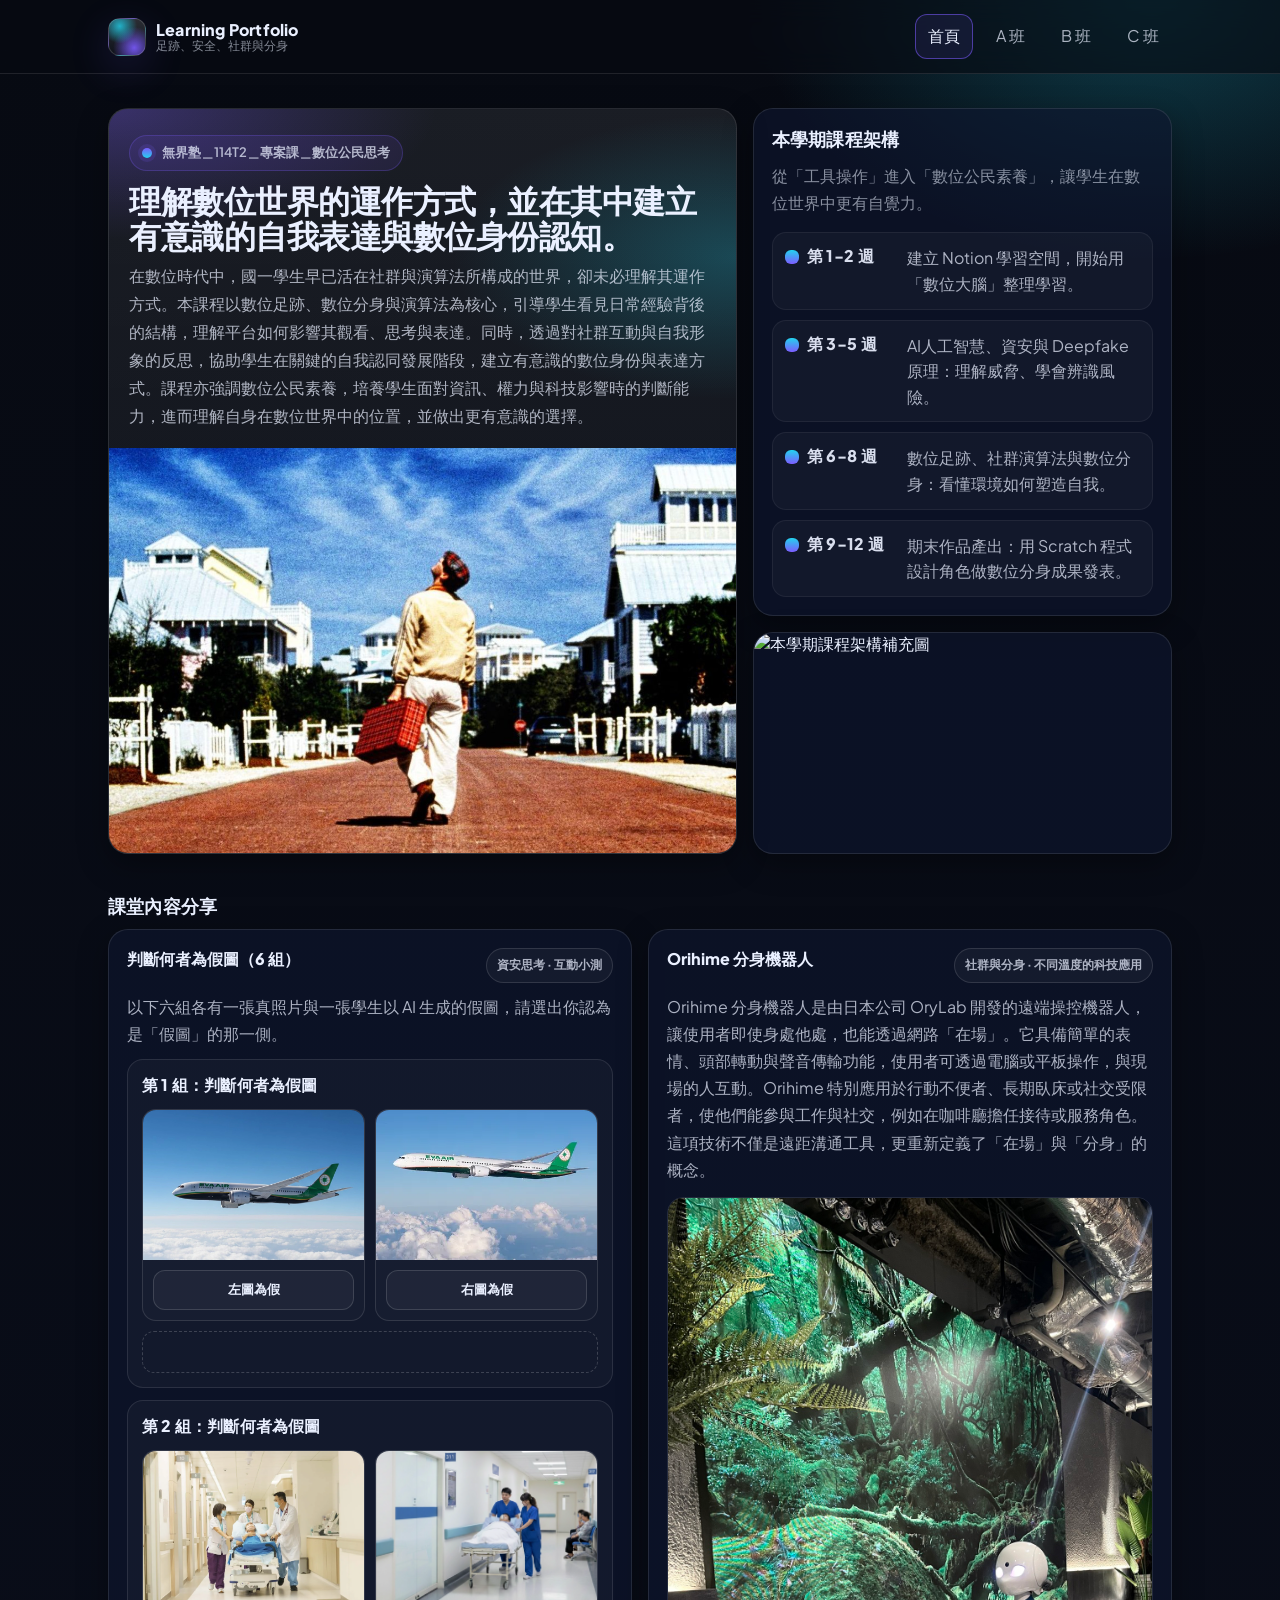
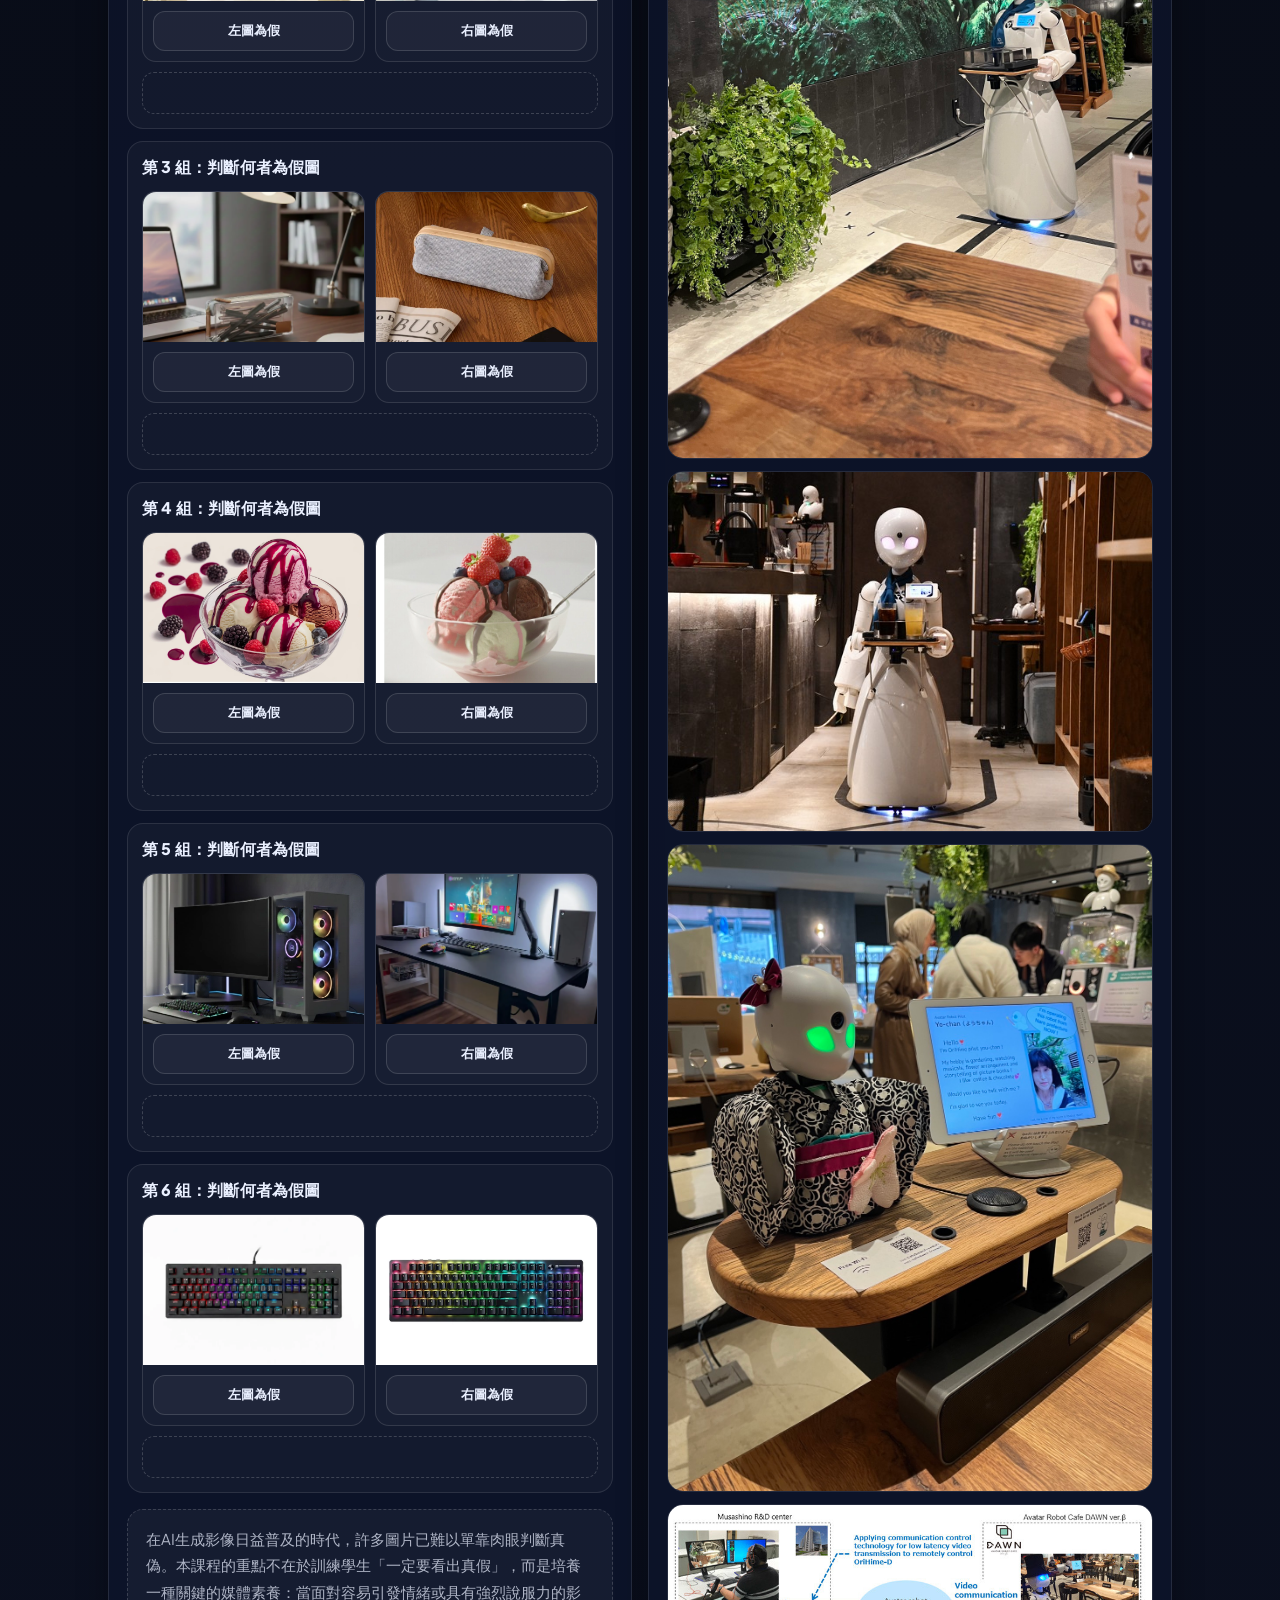
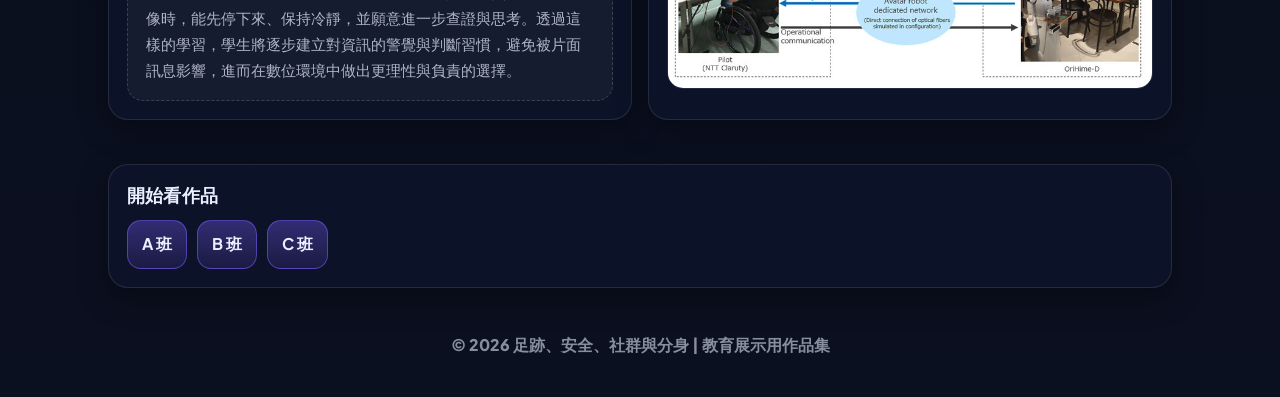
==== index.html @ ac0de865 "Initial commit: 數位公民作品集靜態網站（GitHub Pages） Made-with: Cursor" ====
<!doctype html>
<html lang="zh-Hant">
  <head>
    <meta charset="utf-8" />
    <meta name="viewport" content="width=device-width, initial-scale=1" />
    <meta name="description" content="國一 資訊科技課：足跡、安全、社群與分身 學習成果展示" />
    <title>足跡、安全、社群與分身 | 家長作品集</title>
    <link rel="preconnect" href="https://fonts.googleapis.com">
    <link rel="preconnect" href="https://fonts.gstatic.com" crossorigin>
    <link href="https://fonts.googleapis.com/css2?family=Plus+Jakarta+Sans:wght@400;700;900&display=swap" rel="stylesheet">
    <link rel="stylesheet" href="styles.css" />
    <script defer src="js/home.js"></script>
  </head>
  <body>
    <a class="skip-link" href="#main">跳到主要內容</a>

    <header class="topbar">
      <div class="topbar__inner">
        <a class="brand" href="index.html" aria-label="回首頁">
          <span class="brand__mark" aria-hidden="true"></span>
          <span class="brand__text">
            <span class="brand__title">Learning Portfolio</span>
            <span class="brand__sub">足跡、安全、社群與分身</span>
          </span>
        </a>
        <nav class="nav" aria-label="分頁導覽">
          <a class="nav__link nav__link--active" data-nav="home" href="index.html">首頁</a>
          <a class="nav__link" data-nav="a" href="a.html">A 班</a>
          <a class="nav__link" data-nav="b" href="b.html">B 班</a>
          <a class="nav__link" data-nav="c" href="c.html">C 班</a>
        </nav>
      </div>
    </header>

    <main id="main" class="container">
      <section class="hero" aria-label="主視覺區">
        <div class="hero__grid">
          <div class="hero__card">
            <div class="hero__main">
              <div class="hero__kicker"><span class="dot" aria-hidden="true"></span>無界塾＿114T2＿專案課＿數位公民思考</div>
              <h1 class="hero__title">理解數位世界的運作方式，並在其中建立有意識的自我表達與數位身份認知。</h1>
              <p class="hero__desc">
                在數位時代中，國一學生早已活在社群與演算法所構成的世界，卻未必理解其運作方式。本課程以數位足跡、數位分身與演算法為核心，引導學生看見日常經驗背後的結構，理解平台如何影響其觀看、思考與表達。同時，透過對社群互動與自我形象的反思，協助學生在關鍵的自我認同發展階段，建立有意識的數位身份與表達方式。課程亦強調數位公民素養，培養學生面對資訊、權力與科技影響時的判斷能力，進而理解自身在數位世界中的位置，並做出更有意識的選擇。
              </p>
            </div>
            <div class="hero__picture">
              <img src="assets/images/indexpicture.png" alt="數位公民專題主視覺" loading="lazy" decoding="async" />
            </div>
          </div>

          <div class="hero__side">
            <div class="panel">
              <h2 class="section__title">本學期課程架構</h2>
              <p class="section__sub">從「工具操作」進入「數位公民素養」，讓學生在數位世界中更有自覺力。</p>
              <div class="timeline" aria-label="12 週成長線">
                <div class="tlItem">
                  <div class="tlBadge"><span class="tlBadge__bar" aria-hidden="true"></span>第 1-2 週</div>
                  <div class="tlText">建立 Notion 學習空間，開始用「數位大腦」整理學習。</div>
                </div>
                <div class="tlItem">
                  <div class="tlBadge"><span class="tlBadge__bar" aria-hidden="true"></span>第 3-5 週</div>
                  <div class="tlText">AI人工智慧、資安與 Deepfake 原理：理解威脅、學會辨識風險。</div>
                </div>
                <div class="tlItem">
                  <div class="tlBadge"><span class="tlBadge__bar" aria-hidden="true"></span>第 6-8 週</div>
                  <div class="tlText">數位足跡、社群演算法與數位分身：看懂環境如何塑造自我。</div>
                </div>
                <div class="tlItem">
                  <div class="tlBadge"><span class="tlBadge__bar" aria-hidden="true"></span>第 9-12 週</div>
                  <div class="tlText">期末作品產出：用 Scratch 程式設計角色做數位分身成果發表。</div>
                </div>
              </div>
            </div>
            <div class="hero__picture2">
              <img src="assets/images/indexpicture2.png" alt="本學期課程架構補充圖" loading="lazy" decoding="async" />
            </div>
          </div>
        </div>
      </section>

      <section id="modules" class="section">
        <h2 class="section__title">課堂內容分享</h2>
        

        <div class="moduleGrid">
          <article class="panel">
            <div class="moduleHeader">
              <h3 class="moduleTitle">判斷何者為假圖（6 組）</h3>
              <span class="moduleTag">資安思考 · 互動小測</span>
            </div>
            <div class="moduleBody">
              以下六組各有一張真照片與一張學生以 AI 生成的假圖，請選出你認為是「假圖」的那一側。
            </div>

            <div class="quizList" id="quizList" aria-label="判斷假圖互動測驗"></div>
            <aside class="quizModuleNote" aria-label="課程理念補充">
              <p>
                在AI生成影像日益普及的時代，許多圖片已難以單靠肉眼判斷真偽。本課程的重點不在於訓練學生「一定要看出真假」，而是培養一種關鍵的媒體素養：當面對容易引發情緒或具有強烈說服力的影像時，能先停下來、保持冷靜，並願意進一步查證與思考。透過這樣的學習，學生將逐步建立對資訊的警覺與判斷習慣，避免被片面訊息影響，進而在數位環境中做出更理性與負責的選擇。
              </p>
            </aside>
          </article>

          <article class="panel">
            <div class="moduleHeader">
              <h3 class="moduleTitle">Orihime 分身機器人</h3>
              <span class="moduleTag">社群與分身 · 不同溫度的科技應用</span>
            </div>
            <div class="moduleBody">
              Orihime 分身機器人是由日本公司 OryLab 開發的遠端操控機器人，讓使用者即使身處他處，也能透過網路「在場」。它具備簡單的表情、頭部轉動與聲音傳輸功能，使用者可透過電腦或平板操作，與現場的人互動。Orihime 特別應用於行動不便者、長期臥床或社交受限者，使他們能參與工作與社交，例如在咖啡廳擔任接待或服務角色。這項技術不僅是遠距溝通工具，更重新定義了「在場」與「分身」的概念。
              <div class="orihimeGallery" aria-label="Orihime 分身機器人圖片展示">
                <img src="assets/images/orihime1.jpg" alt="Orihime 圖片 1" />
                <img src="assets/images/orihime2.jpg" alt="Orihime 圖片 2" />
                <img src="assets/images/orhime4.jpg" alt="Orihime 圖片 3" />
                <img src="assets/images/orihime3.jpg" alt="Orihime 圖片 4" />
              </div>
            </div>

          </article>
        </div>
      </section>

      <section class="section">
        <div class="panel">
          <h2 class="section__title" style="margin-bottom:6px;">開始看作品</h2>
          <div style="display:flex; gap:10px; flex-wrap:wrap; margin-top:12px;">
            <a class="btn btn--primary" href="a.html">A 班</a>
            <a class="btn btn--primary" href="b.html">B 班</a>
            <a class="btn btn--primary" href="c.html">C 班</a>
          </div>
        </div>
      </section>

      <footer class="footer">
        © 2026 足跡、安全、社群與分身 | 教育展示用作品集
      </footer>
    </main>
  </body>
</html>
---- styles.css ----
:root{
  --bg0:#070A12;
  --bg1:#0B1020;
  --card:#0F1630cc;
  --card2:#0F1630;
  --stroke:rgba(255,255,255,.10);
  --stroke2:rgba(255,255,255,.16);
  --text:#EAF0FF;
  --muted:rgba(234,240,255,.72);
  --muted2:rgba(234,240,255,.56);
  --accent:#7C5CFF;
  --accent2:#22D3EE;
  --accent3:#F59E0B;
  --good:#22C55E;
  --bad:#EF4444;

  --radius-lg:20px;
  --radius-md:14px;
  --radius-sm:12px;

  --shadow: 0 18px 60px rgba(0,0,0,.45);
  --shadow2: 0 10px 30px rgba(0,0,0,.35);

  --container: 1100px;

  --font: "Plus Jakarta Sans", system-ui, -apple-system, Segoe UI, Roboto, Helvetica, Arial, sans-serif;

  --ring: 0 0 0 4px rgba(124,92,255,.22);
}

*{box-sizing:border-box}
html{scroll-behavior:smooth}
body{
  margin:0;
  font-family:var(--font);
  color:var(--text);
  background:
    radial-gradient(900px 500px at 10% -10%, rgba(124,92,255,.35), transparent 55%),
    radial-gradient(800px 520px at 90% 0%, rgba(34,211,238,.26), transparent 50%),
    radial-gradient(900px 540px at 50% 120%, rgba(245,158,11,.14), transparent 55%),
    linear-gradient(180deg, var(--bg0) 0%, var(--bg1) 100%);
  overflow-x:hidden;
}

img{max-width:100%; display:block}
a{color:inherit}

.skip-link{
  position:absolute;
  top:-48px;
  left:16px;
  padding:10px 12px;
  background:rgba(124,92,255,.95);
  color:#fff;
  border-radius:12px;
  text-decoration:none;
  z-index:9999;
}
.skip-link:focus{top:16px; outline:none}

.topbar{
  position:sticky;
  top:0;
  z-index:50;
  backdrop-filter: blur(14px);
  background: rgba(7,10,18,.62);
  border-bottom:1px solid var(--stroke);
}
.topbar__inner{
  max-width:var(--container);
  margin:0 auto;
  padding:14px 18px;
  display:flex;
  align-items:center;
  justify-content:space-between;
  gap:14px;
}
.brand{
  display:flex;
  align-items:center;
  gap:10px;
  text-decoration:none;
}
.brand__mark{
  width:38px;
  height:38px;
  border-radius:12px;
  background:
    radial-gradient(circle at 30% 20%, rgba(34,211,238,.8), transparent 45%),
    radial-gradient(circle at 70% 80%, rgba(124,92,255,.9), transparent 55%),
    linear-gradient(180deg, rgba(255,255,255,.15), rgba(255,255,255,.04));
  border:1px solid var(--stroke2);
  box-shadow: 0 12px 40px rgba(124,92,255,.18);
}
.brand__text{
  display:flex;
  flex-direction:column;
  line-height:1.1;
}
.brand__title{
  font-weight:800;
  letter-spacing:.2px;
}
.brand__sub{
  font-size:12px;
  color:var(--muted2);
}

.nav{
  display:flex;
  align-items:center;
  gap:10px;
  flex-wrap:wrap;
  justify-content:flex-end;
}
.nav__link{
  text-decoration:none;
  padding:10px 12px;
  border-radius:12px;
  border:1px solid transparent;
  color:var(--muted);
  transition: .15s ease;
}
.nav__link:hover{border-color:rgba(124,92,255,.35); color:var(--text); background:rgba(124,92,255,.07)}
.nav__link:focus{outline:none; box-shadow:var(--ring)}
.nav__link--active{border-color:rgba(124,92,255,.55); color:var(--text); background:rgba(124,92,255,.10)}

.container{
  max-width:var(--container);
  margin:0 auto;
  padding: 0 18px;
}

.hero{
  padding: 34px 0 18px;
}
.hero__grid{
  display:grid;
  grid-template-columns: 1fr;
  gap:16px;
  align-items:stretch;
}
.hero__card{
  background: linear-gradient(180deg, rgba(255,255,255,.08), rgba(255,255,255,.03));
  border:1px solid var(--stroke);
  border-radius: var(--radius-lg);
  box-shadow: var(--shadow2);
  overflow:hidden;
  position:relative;
  display:flex;
  flex-direction:column;
  min-height:0;
}
.hero__card::before{
  content:"";
  position:absolute;
  inset:-2px;
  background:
    radial-gradient(600px 240px at 0% 0%, rgba(124,92,255,.32), transparent 55%),
    radial-gradient(520px 260px at 100% 20%, rgba(34,211,238,.25), transparent 55%);
  pointer-events:none;
}
.hero__card > *{position:relative}

.hero__main{
  padding: 26px 20px 18px;
  flex:0 0 auto;
}
.hero__picture{
  flex:1 1 auto;
  min-height:220px;
  display:flex;
  margin-top:auto;
}
.hero__picture img{
  width:100%;
  height:100%;
  min-height:220px;
  object-fit:cover;
  object-position:center;
  display:block;
}
.hero__side{
  display:flex;
  flex-direction:column;
  min-height:0;
  gap:16px;
}
.hero__side > .panel{
  flex:0 0 auto;
}
.hero__picture2{
  flex:1 1 auto;
  min-height:180px;
  display:flex;
  overflow:hidden;
  border-radius: var(--radius-lg);
  border:1px solid var(--stroke);
  box-shadow: var(--shadow2);
  background: rgba(15,22,48,.64);
}
.hero__picture2 img{
  width:100%;
  height:100%;
  min-height:180px;
  object-fit:cover;
  object-position:center;
  display:block;
}
.hero__kicker{
  display:inline-flex;
  align-items:center;
  gap:10px;
  padding:8px 12px;
  border-radius:999px;
  background: rgba(124,92,255,.10);
  border:1px solid rgba(124,92,255,.25);
  color:var(--muted);
  font-weight:600;
  font-size:13px;
}
.dot{
  width:10px;height:10px;border-radius:999px;
  background: linear-gradient(180deg, var(--accent), var(--accent2));
  box-shadow: 0 0 0 4px rgba(124,92,255,.15);
}
.hero__title{
  margin:12px 0 10px;
  font-size: clamp(20px, 3.4vw, 32px);
  line-height:1.08;
  letter-spacing:-.5px;
}
.hero__desc{
  margin:0;
  max-width:65ch;
  color:var(--muted);
  font-size:16px;
  line-height:1.75;
}
.hero__ctaRow{
  padding: 0 20px 20px;
  display:flex;
  gap:10px;
  flex-wrap:wrap;
}

.btn{
  border:1px solid var(--stroke2);
  background: rgba(255,255,255,.04);
  color:var(--text);
  padding: 12px 14px;
  border-radius: 14px;
  text-decoration:none;
  display:inline-flex;
  align-items:center;
  justify-content:center;
  gap:10px;
  cursor:pointer;
  transition: .15s ease;
  font-weight:700;
}
.btn:hover{transform: translateY(-1px); border-color:rgba(124,92,255,.55); background: rgba(124,92,255,.10)}
.btn:focus{outline:none; box-shadow:var(--ring)}
.btn--primary{
  border-color: rgba(124,92,255,.55);
  background: linear-gradient(180deg, rgba(124,92,255,.35), rgba(124,92,255,.12));
}
.btn--ghost{background:transparent}
.btn__icon{
  width:18px;height:18px; display:inline-block;
}

.section{
  padding: 22px 0;
}
.section__title{
  font-size:18px;
  font-weight:900;
  letter-spacing:.2px;
  margin:0 0 10px;
}
.section__sub{
  margin:0 0 16px;
  color:var(--muted2);
  line-height:1.7;
}

.grid2{
  display:grid;
  grid-template-columns: 1fr;
  gap:16px;
}

.panel{
  background: rgba(15,22,48,.64);
  border:1px solid var(--stroke);
  border-radius: var(--radius-lg);
  box-shadow: var(--shadow2);
  padding: 18px;
}

.timeline{
  display:grid;
  grid-template-columns: 1fr;
  gap:10px;
  margin-top:8px;
}
.tlItem{
  display:grid;
  grid-template-columns: 110px 1fr;
  gap:12px;
  align-items:start;
  padding: 12px 12px;
  border-radius: 14px;
  border:1px solid rgba(255,255,255,.06);
  background: rgba(255,255,255,.03);
}
.tlBadge{
  font-weight:900;
  letter-spacing:.3px;
  color: rgba(234,240,255,.92);
}
.tlBadge__bar{
  width:14px;height:14px;border-radius:6px;
  background: linear-gradient(180deg, var(--accent2), var(--accent));
  display:inline-block;
  margin-right:8px;
  transform: translateY(2px);
}
.tlText{
  color:var(--muted);
  line-height:1.6;
}

.moduleGrid{
  display:grid;
  grid-template-columns: 1fr;
  gap:16px;
}

.moduleHeader{
  display:flex;
  align-items:flex-start;
  justify-content:space-between;
  gap:12px;
  margin-bottom:10px;
}
.moduleTitle{
  font-size:16px;
  margin:0;
  font-weight:900;
}
.moduleTag{
  display:inline-flex;
  align-items:center;
  gap:8px;
  padding:8px 10px;
  border-radius:999px;
  border:1px solid rgba(255,255,255,.12);
  background: rgba(255,255,255,.04);
  color:var(--muted);
  font-weight:800;
  font-size:12px;
  white-space:nowrap;
}
.moduleBody{
  color:var(--muted);
  line-height:1.7;
}

.orihimeGallery{
  margin-top:14px;
  display:grid;
  grid-template-columns: 1fr;
  gap:12px;
}
.orihimeGallery img{
  border-radius:16px;
  border:1px solid rgba(255,255,255,.10);
}

/* Quiz */
.quizList{
  display:grid;
  grid-template-columns: 1fr;
  gap:12px;
  margin-top:12px;
}
.quizModuleNote{
  margin-top:16px;
  padding:16px 18px;
  border-radius:16px;
  border:1px dashed rgba(255,255,255,.16);
  background: rgba(255,255,255,.04);
  color:var(--muted);
  font-size:15px;
  line-height:1.75;
}
.quizModuleNote p{
  margin:0;
}
.quizCard{
  padding: 14px;
  border-radius: 16px;
  border: 1px solid rgba(255,255,255,.10);
  background: rgba(255,255,255,.03);
}
.quizTop{
  display:flex;
  align-items:center;
  justify-content:space-between;
  gap:12px;
  margin-bottom:12px;
}
.quizLabel{
  font-weight:900;
  letter-spacing:.2px;
}
.quizHint{
  color:var(--muted2);
  font-size:12px;
  font-weight:700;
}
.choiceGrid{
  display:grid;
  grid-template-columns: 1fr 1fr;
  gap:10px;
}
.choice{
  border-radius: 14px;
  border:1px solid rgba(255,255,255,.12);
  background: rgba(255,255,255,.02);
  overflow:hidden;
}
.choice__img{
  height: 150px;
  background:
    radial-gradient(circle at 25% 20%, rgba(124,92,255,.35), transparent 55%),
    radial-gradient(circle at 80% 75%, rgba(34,211,238,.28), transparent 55%),
    linear-gradient(180deg, rgba(255,255,255,.05), rgba(255,255,255,.01));
  display:flex;
  align-items:center;
  justify-content:center;
  color:rgba(234,240,255,.74);
  font-weight:900;
  letter-spacing:.2px;
  position:relative;
}
.choice__img--real{border-bottom:1px solid rgba(124,92,255,.18)}
.choice__img--fake{border-bottom:1px solid rgba(245,158,11,.18)}
.choice__btnRow{
  padding: 10px;
  display:flex;
}
.choice__btn{
  width:100%;
  border-radius: 12px;
  border:1px solid rgba(255,255,255,.14);
  background: rgba(255,255,255,.04);
  color:var(--text);
  font-weight:900;
  padding: 10px 12px;
  cursor:pointer;
  transition:.15s ease;
}
.choice__btn:hover{transform: translateY(-1px); border-color:rgba(124,92,255,.55); background: rgba(124,92,255,.10)}
.choice__btn:focus{outline:none; box-shadow:var(--ring)}
.choice[data-selected="left"]{border-color:rgba(124,92,255,.55)}
.choice[data-selected="right"]{border-color:rgba(245,158,11,.55)}
.quizResult{
  margin-top:10px;
  padding:10px 12px;
  border-radius: 12px;
  border:1px dashed rgba(255,255,255,.18);
  color:var(--muted2);
  font-weight:800;
  min-height: 42px;
  display:flex;
  align-items:center;
}

/* Orihime */
.tabs{
  display:flex;
  gap:10px;
  flex-wrap:wrap;
  margin-top:10px;
}
.tabBtn{
  border-radius: 999px;
  border:1px solid rgba(255,255,255,.14);
  background: rgba(255,255,255,.04);
  color:var(--muted);
  padding: 10px 12px;
  cursor:pointer;
  font-weight:900;
  transition:.15s ease;
}
.tabBtn:hover{border-color:rgba(124,92,255,.55); color:var(--text); background: rgba(124,92,255,.10)}
.tabBtn[aria-selected="true"]{border-color:rgba(124,92,255,.65); color:var(--text); background: rgba(124,92,255,.12)}
.tabBtn:focus{outline:none; box-shadow:var(--ring)}
.tabPanel{
  margin-top:12px;
  padding: 14px;
  border-radius: 16px;
  border:1px solid rgba(255,255,255,.10);
  background: rgba(255,255,255,.03);
  color:var(--muted);
  line-height:1.7;
}

/* Students */
.studentGrid{
  display:grid;
  grid-template-columns: 1fr;
  gap:12px;
}
.studentCard{
  padding: 14px;
  border-radius: 18px;
  border:1px solid rgba(255,255,255,.10);
  background: rgba(255,255,255,.03);
  box-shadow: none;
  transition:.15s ease;
}
.studentCard:hover{transform: translateY(-1px); border-color:rgba(124,92,255,.45); background: rgba(124,92,255,.06)}
.studentTop{
  display:flex;
  align-items:flex-start;
  justify-content:space-between;
  gap:12px;
}
.studentName{
  font-weight:1000;
  margin:0;
  font-size:16px;
}
.studentAvatar{
  margin:6px 0 0;
  color:var(--muted2);
  line-height:1.5;
  font-weight:800;
}
.pill{
  display:inline-flex;
  align-items:center;
  padding:8px 10px;
  border-radius:999px;
  border:1px solid rgba(255,255,255,.14);
  background: rgba(255,255,255,.04);
  color:var(--muted);
  font-weight:900;
  font-size:12px;
  white-space:nowrap;
}
.studentActions{
  margin-top:12px;
  display:flex;
  gap:10px;
  flex-wrap:wrap;
}
.linkBtn{
  flex:1;
  min-width: 160px;
}

/* Inline video on class pages */
.studentCard[role="button"]{cursor:pointer}
.studentVideoWrap{
  margin-top:12px;
  border-radius: 16px;
  border:1px solid rgba(255,255,255,.12);
  overflow:hidden;
  background: rgba(0,0,0,.35);
  height: 220px;
}
.studentVideoWrap video{
  width:100%;
  height:100%;
  background:#000;
  object-fit:contain;
}
.studentNoVideo{
  width:100%;
  height:100%;
  display:flex;
  align-items:center;
  justify-content:center;
  padding: 14px;
  color: var(--muted2);
  font-weight:900;
  line-height:1.6;
  text-align:center;
}

/* Modal */
.modal{
  position:fixed;
  inset:0;
  display:none;
  align-items:center;
  justify-content:center;
  padding: 16px;
  background: rgba(0,0,0,.62);
  z-index:200;
}
.modal[aria-hidden="false"]{display:flex}
.modal__panel{
  width:min(980px, 100%);
  max-height: 90vh;
  overflow:hidden;
  border-radius: 22px;
  border:1px solid rgba(255,255,255,.16);
  background: rgba(15,22,48,.92);
  box-shadow: var(--shadow);
  display:flex;
  flex-direction:column;
}
.modal__header{
  display:flex;
  align-items:center;
  justify-content:space-between;
  gap:12px;
  padding: 14px 16px;
  border-bottom: 1px solid rgba(255,255,255,.10);
}
.modal__title{
  font-weight:1000;
  margin:0;
  font-size:16px;
}
.modal__close{
  width:42px; height:42px;
  border-radius: 14px;
  border:1px solid rgba(255,255,255,.14);
  background: rgba(255,255,255,.04);
  color:var(--text);
  cursor:pointer;
  transition:.15s ease;
  font-size: 18px;
  line-height: 1;
}
.modal__close:hover{border-color:rgba(124,92,255,.55); background: rgba(124,92,255,.10)}
.modal__close:focus{outline:none; box-shadow:var(--ring)}
.modal__body{
  padding: 14px 16px 16px;
  overflow:auto;
}
.iframeWrap{
  border-radius: 18px;
  border:1px solid rgba(255,255,255,.12);
  overflow:hidden;
  background: rgba(0,0,0,.35);
  height: 60vh;
  min-height: 360px;
}
.videoWrap{
  border-radius: 18px;
  border:1px solid rgba(255,255,255,.12);
  overflow:hidden;
  background: rgba(0,0,0,.35);
  height: 60vh;
  min-height: 360px;
}
.videoWrap video{
  width:100%;
  height:100%;
  background:#000;
  object-fit:contain;
}
iframe{
  width:100%;
  height:100%;
  border:0;
  background:#000;
}
.modal__note{
  margin-top: 12px;
  color: var(--muted2);
  font-weight: 800;
  display:flex;
  gap:10px;
  align-items:center;
  flex-wrap:wrap;
}
.modal__note a{
  display:inline-flex;
  align-items:center;
  gap:8px;
  text-decoration:none;
  font-weight:1000;
  padding:10px 12px;
  border-radius: 14px;
  border:1px solid rgba(124,92,255,.55);
  background: rgba(124,92,255,.12);
}
.modal__note a:hover{transform: translateY(-1px)}

.footer{
  padding: 24px 0 40px;
  color: var(--muted2);
  font-weight:800;
  text-align:center;
}

@media (min-width: 840px){
  .hero__grid{grid-template-columns: 1.2fr .8fr}
  .grid2{grid-template-columns: 1fr 1fr}
  .moduleGrid{grid-template-columns: 1fr 1fr}
  .timeline{grid-template-columns: 1fr}
  .studentGrid{grid-template-columns: repeat(2, minmax(0, 1fr))}
  .orihimeGallery{grid-template-columns: 1fr}
}
@media (min-width: 1040px){
  .studentGrid{grid-template-columns: repeat(3, minmax(0, 1fr))}
}

@media (prefers-reduced-motion: reduce){
  *{transition:none !important; scroll-behavior:auto !important}
  .btn:hover, .studentCard:hover{transform:none !important}
}
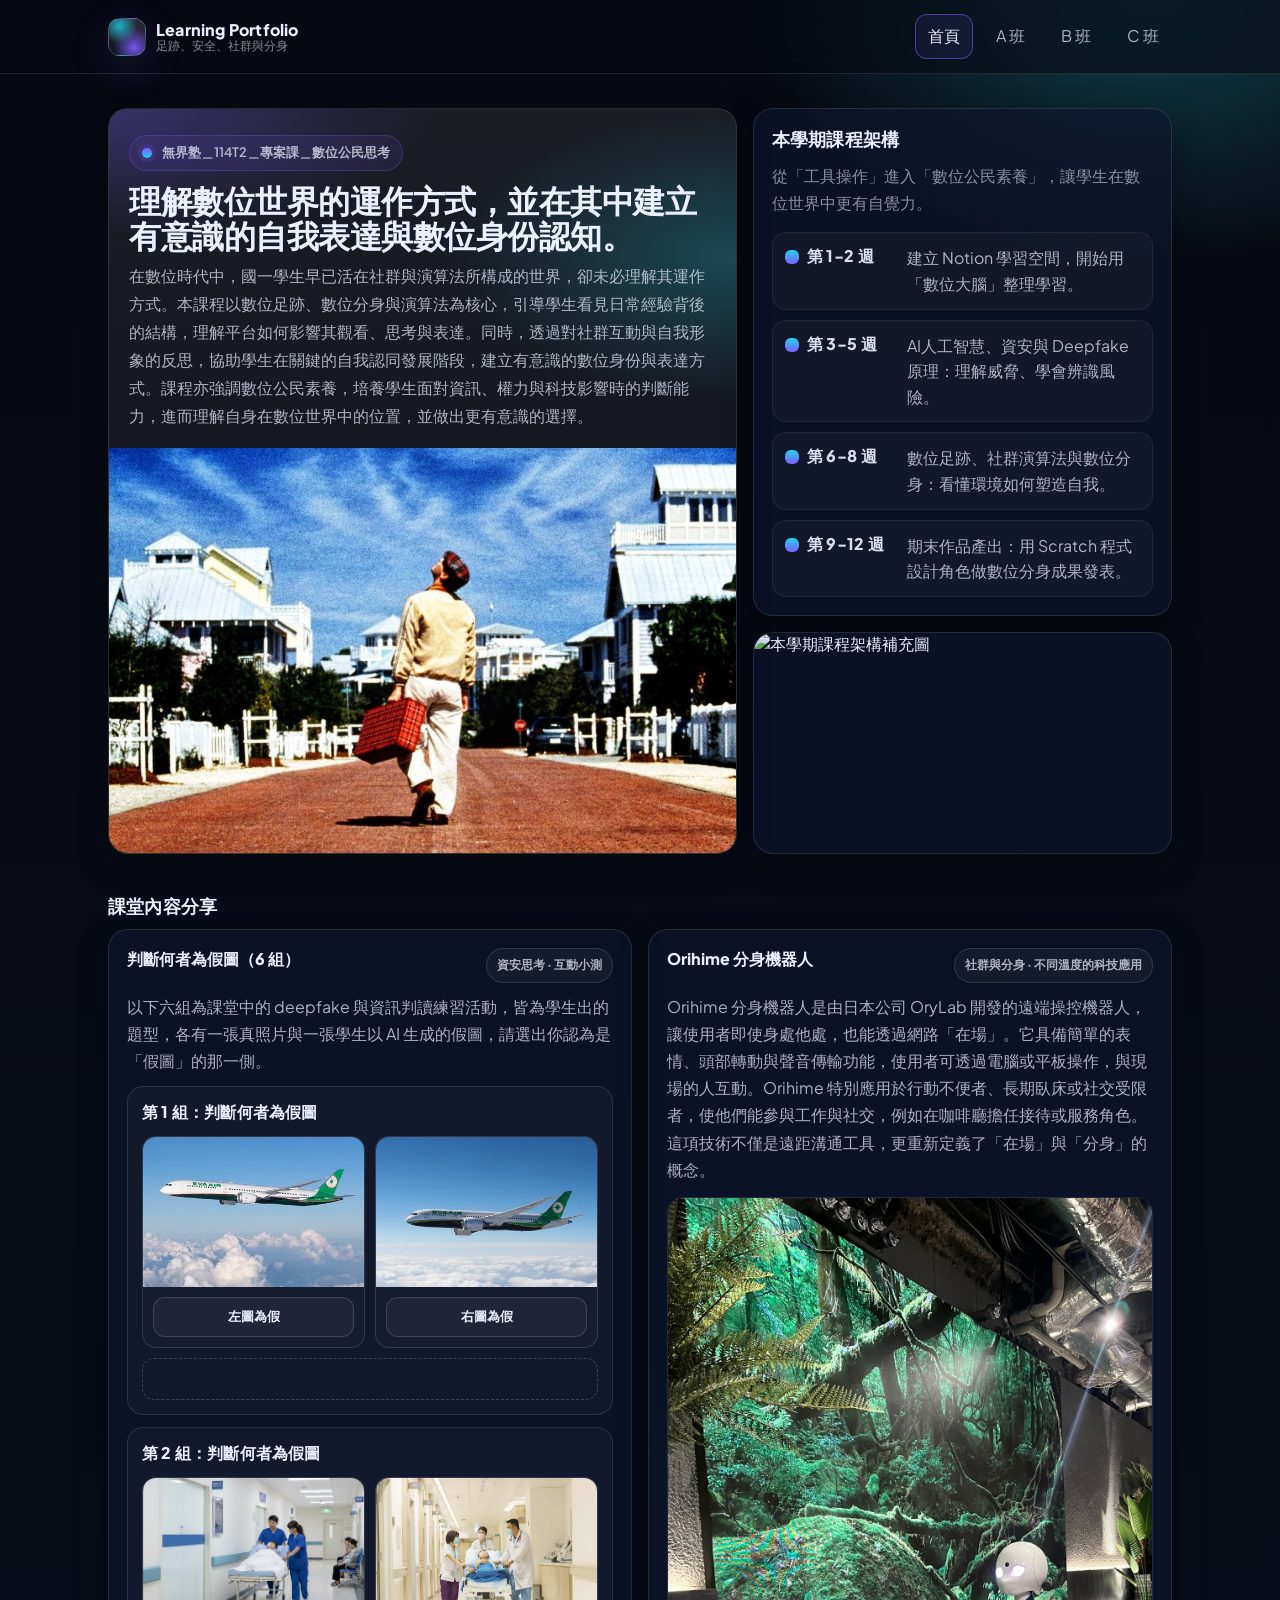
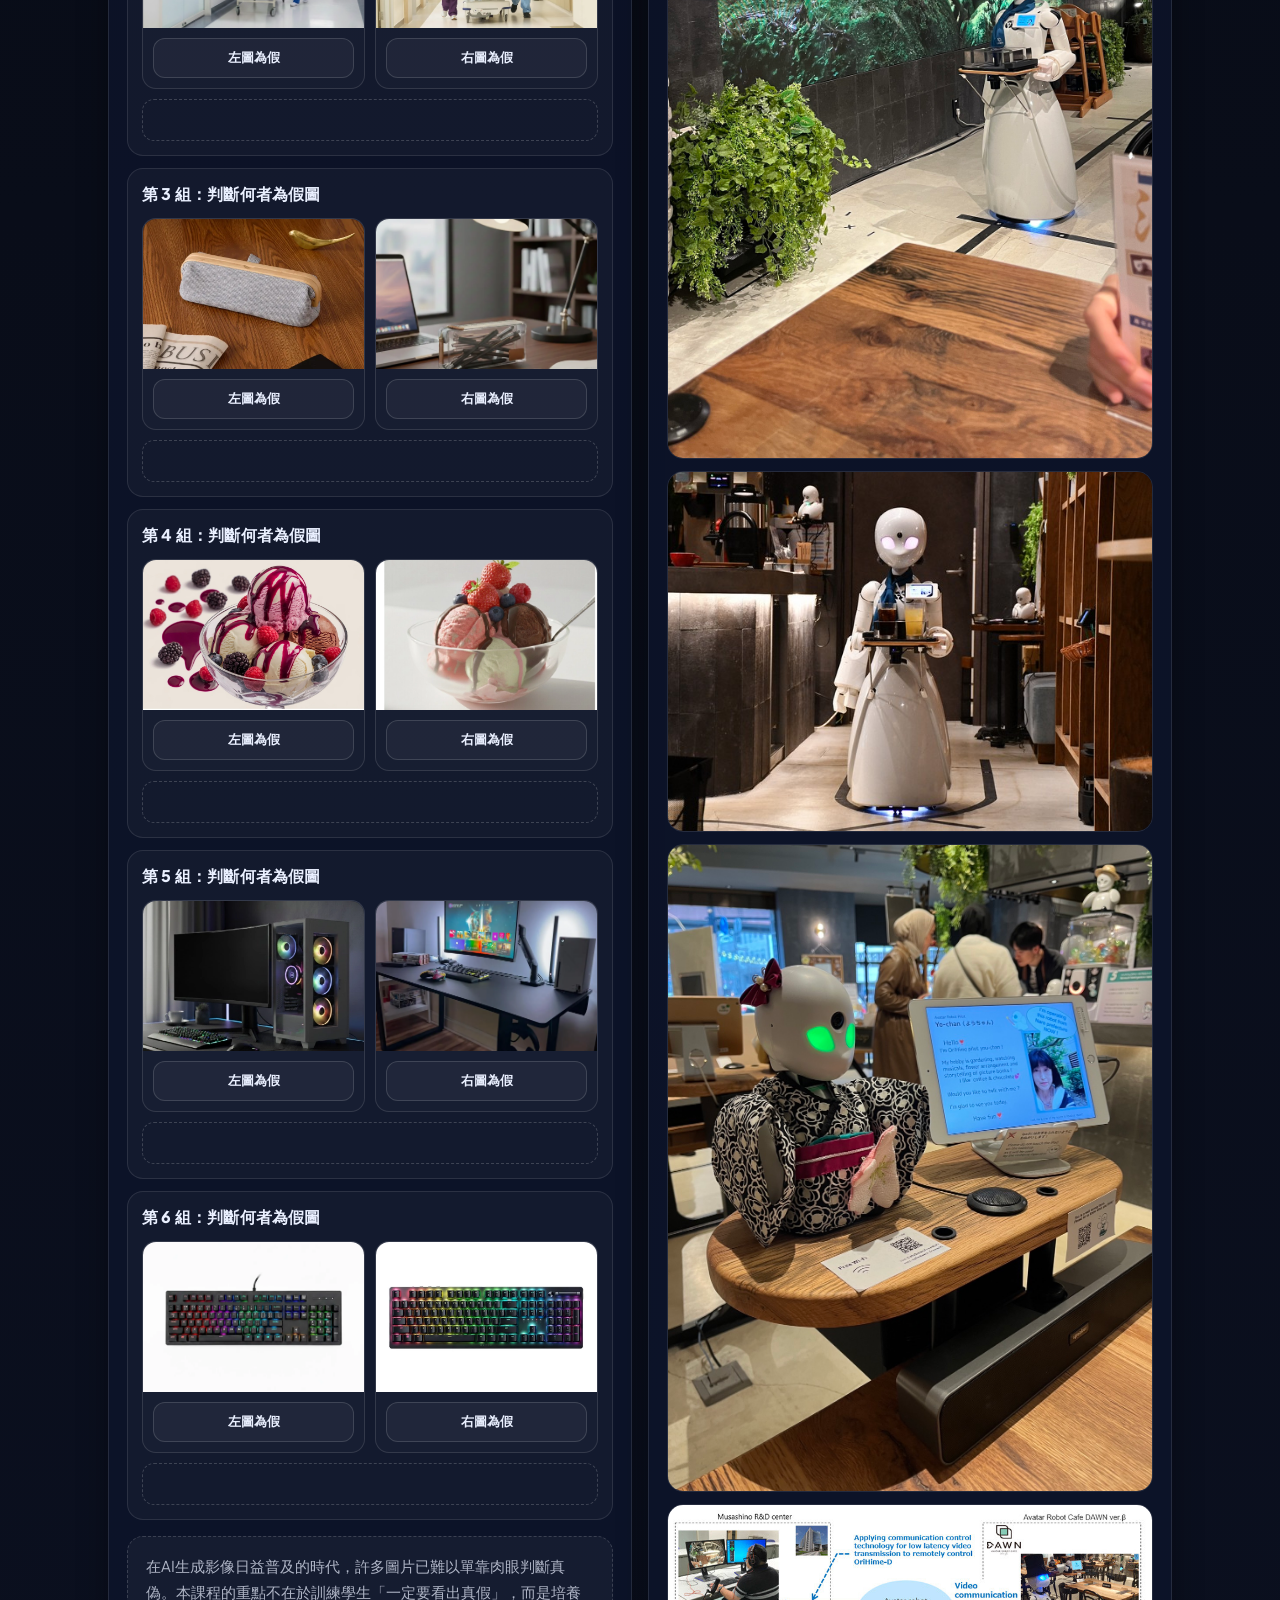
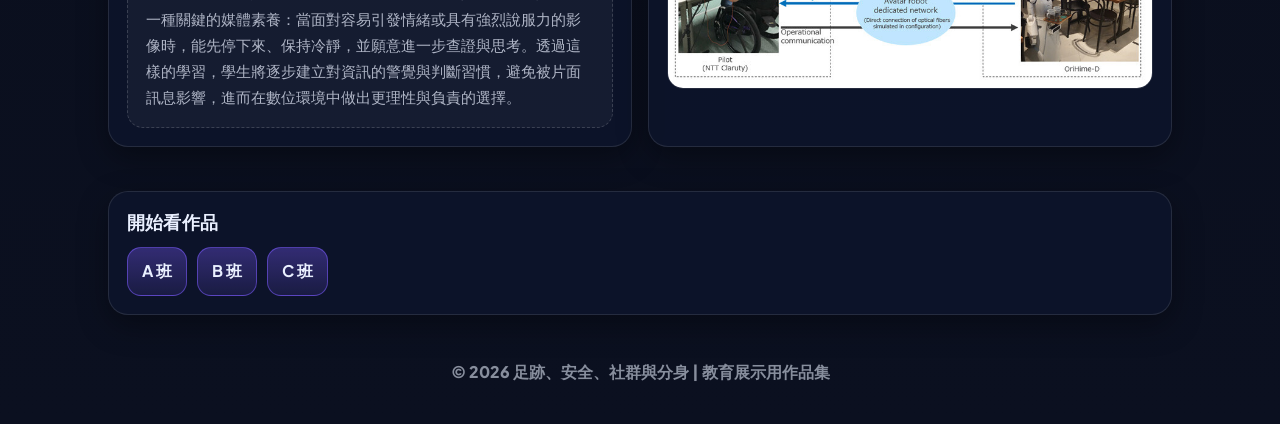
==== commit a48ce6f9: "Update homepage image ordering. Made-with: Cursor" ====
--- a/index.html
+++ b/index.html
@@ -4,7 +4,7 @@
     <meta charset="utf-8" />
     <meta name="viewport" content="width=device-width, initial-scale=1" />
     <meta name="description" content="國一 資訊科技課：足跡、安全、社群與分身 學習成果展示" />
-    <title>足跡、安全、社群與分身 | 家長作品集</title>
+    <title>足跡、安全、社群與分身 |  學生作品紀錄</title>
     <link rel="preconnect" href="https://fonts.googleapis.com">
     <link rel="preconnect" href="https://fonts.gstatic.com" crossorigin>
     <link href="https://fonts.googleapis.com/css2?family=Plus+Jakarta+Sans:wght@400;700;900&display=swap" rel="stylesheet">
@@ -89,7 +89,7 @@
               <span class="moduleTag">資安思考 · 互動小測</span>
             </div>
             <div class="moduleBody">
-              以下六組各有一張真照片與一張學生以 AI 生成的假圖，請選出你認為是「假圖」的那一側。
+              以下六組為課堂中的 deepfake 與資訊判讀練習活動，皆為學生出的題型，各有一張真照片與一張學生以 AI 生成的假圖，請選出你認為是「假圖」的那一側。
             </div>
 
             <div class="quizList" id="quizList" aria-label="判斷假圖互動測驗"></div>
--- a/styles.css
+++ b/styles.css
@@ -574,11 +574,16 @@
   background: rgba(0,0,0,.35);
   height: 220px;
 }
-.studentVideoWrap video{
+.studentThumbLink{
   width:100%;
   height:100%;
-  background:#000;
-  object-fit:contain;
+  display:block;
+}
+.studentThumb{
+  width:100%;
+  height:100%;
+  object-fit:cover;
+  display:block;
 }
 .studentNoVideo{
   width:100%;
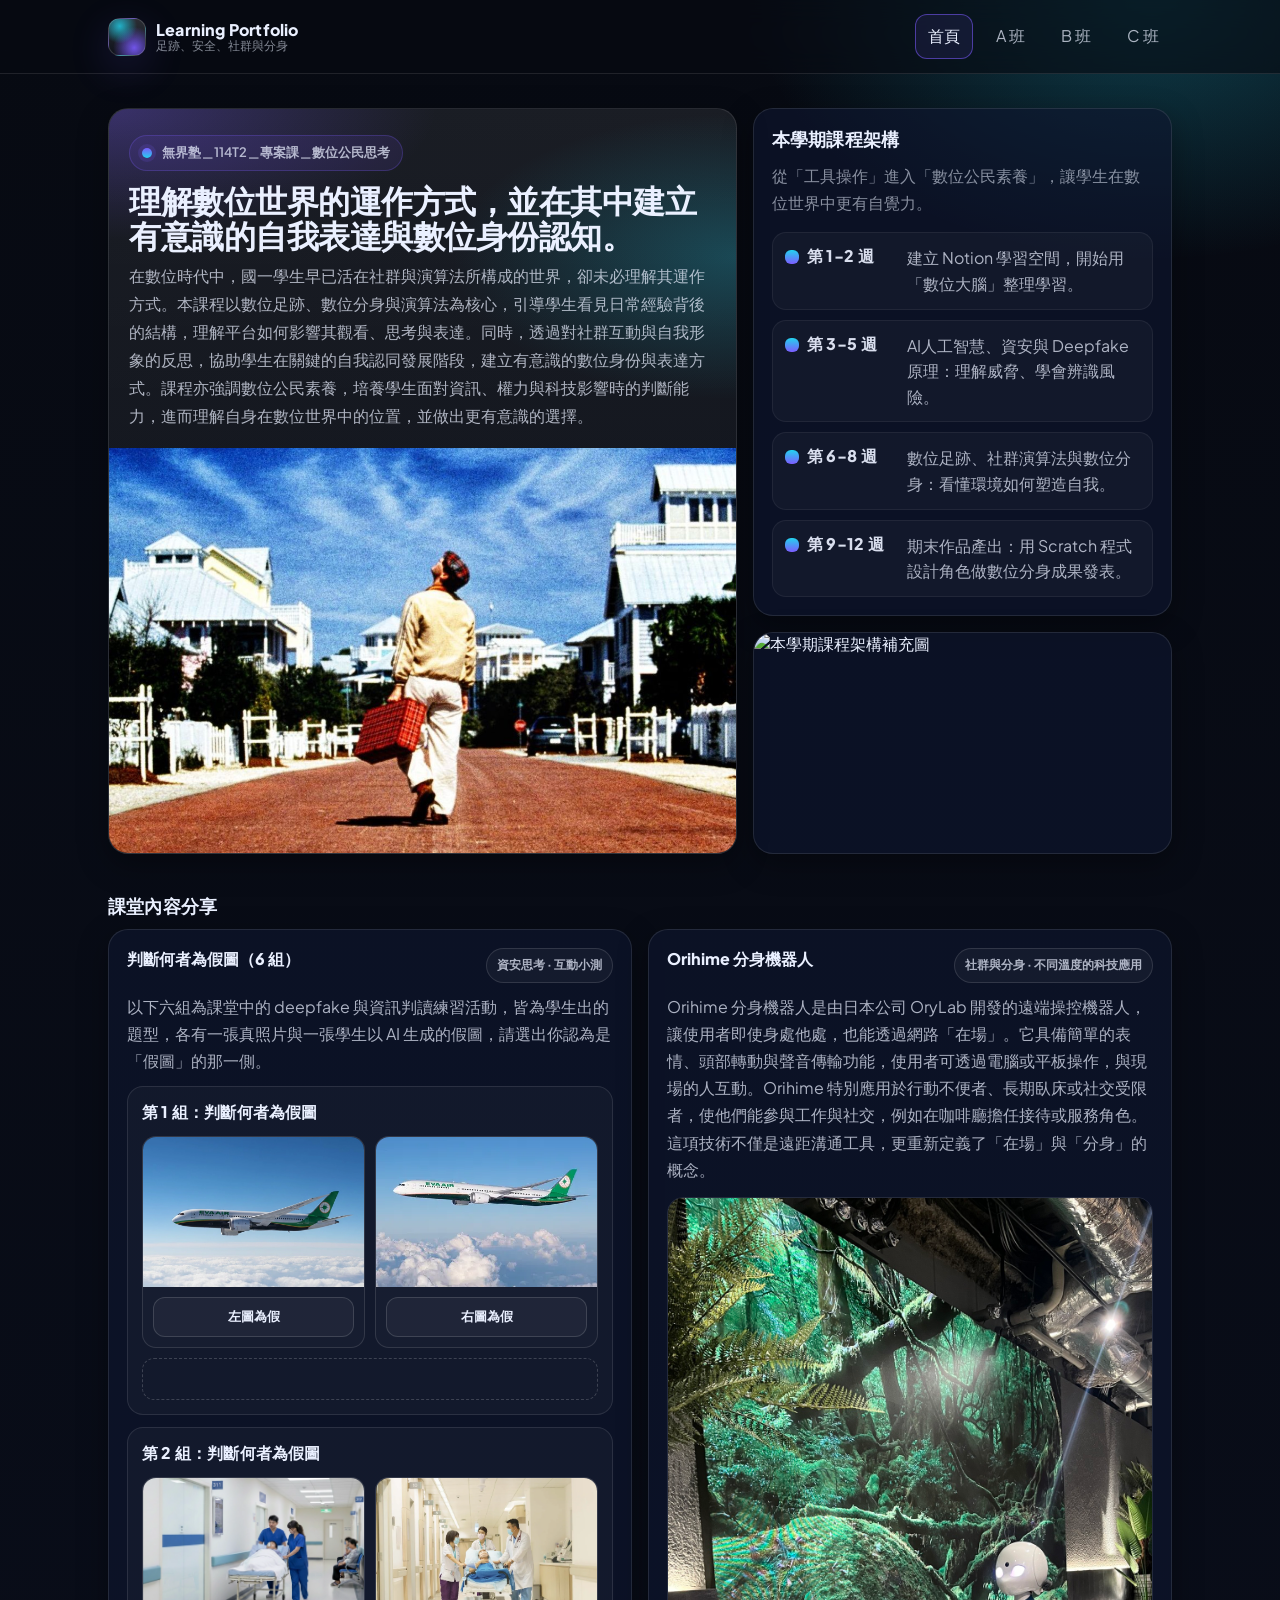
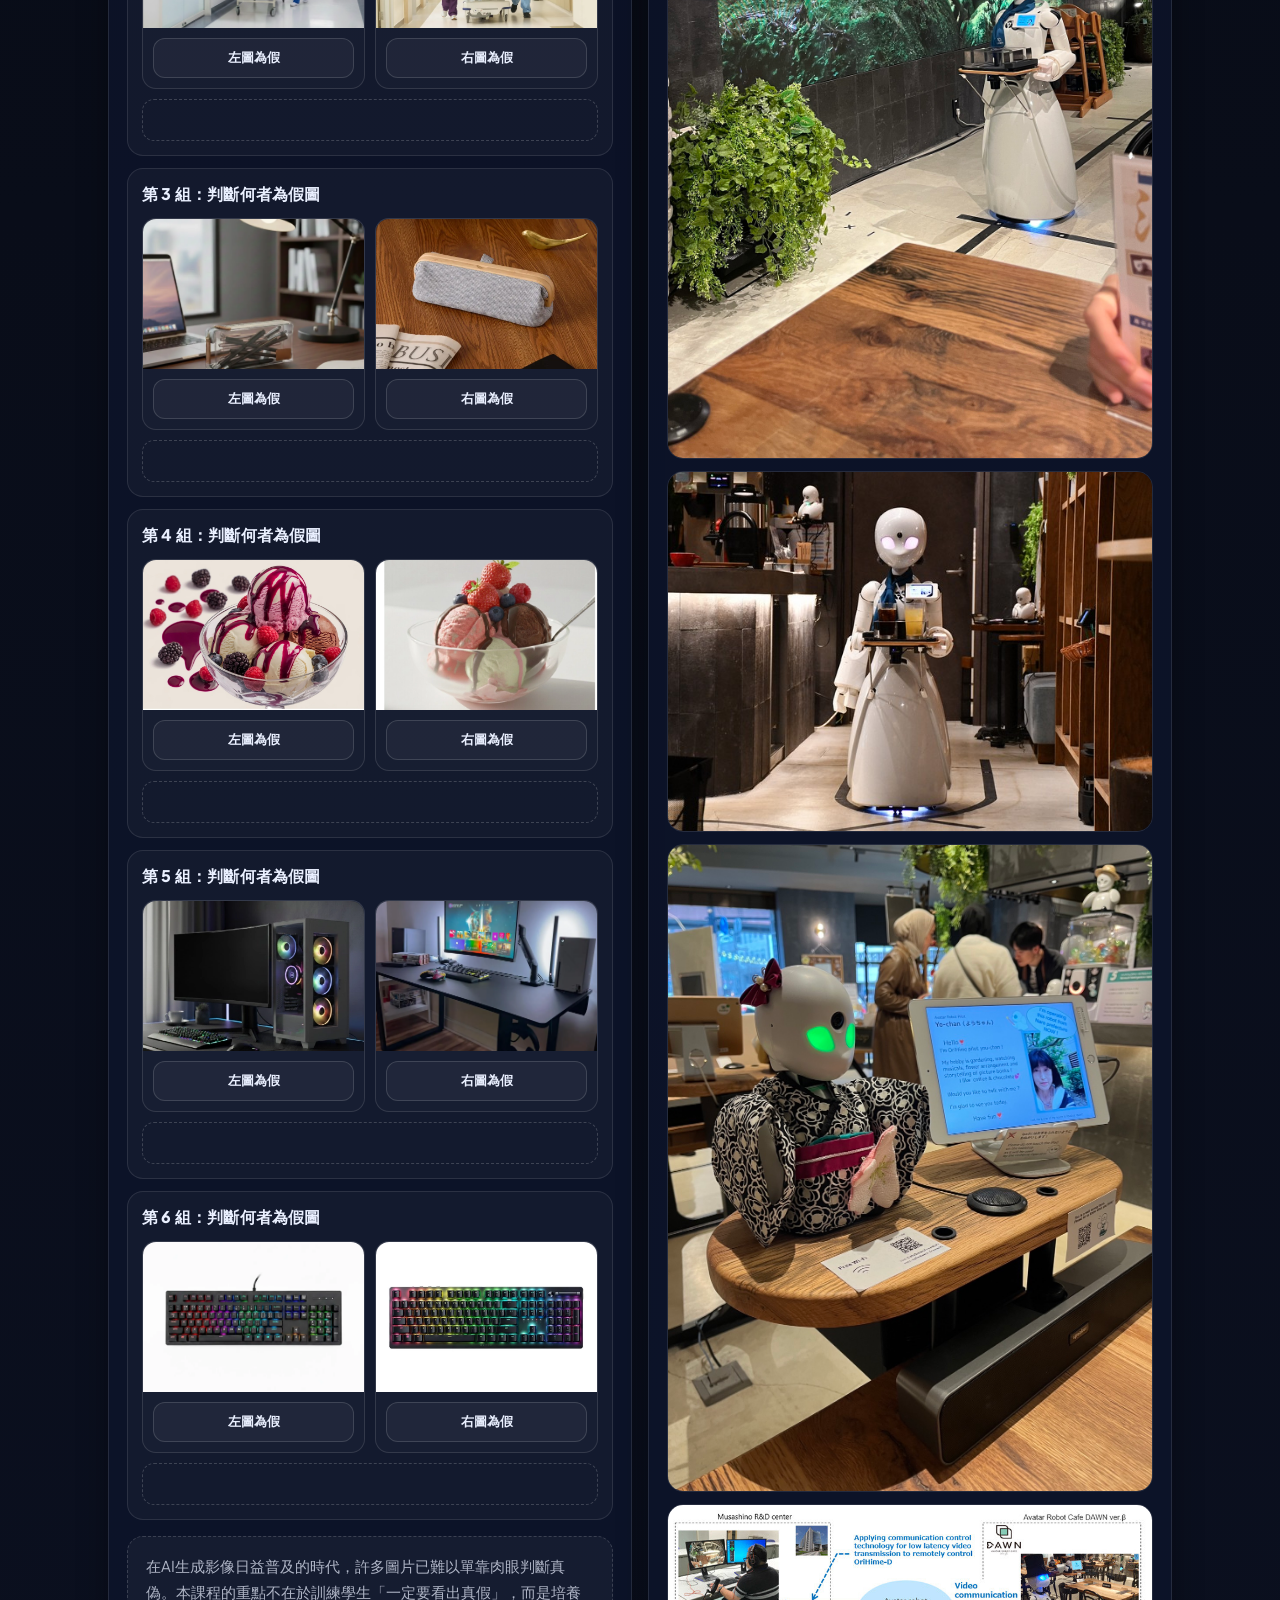
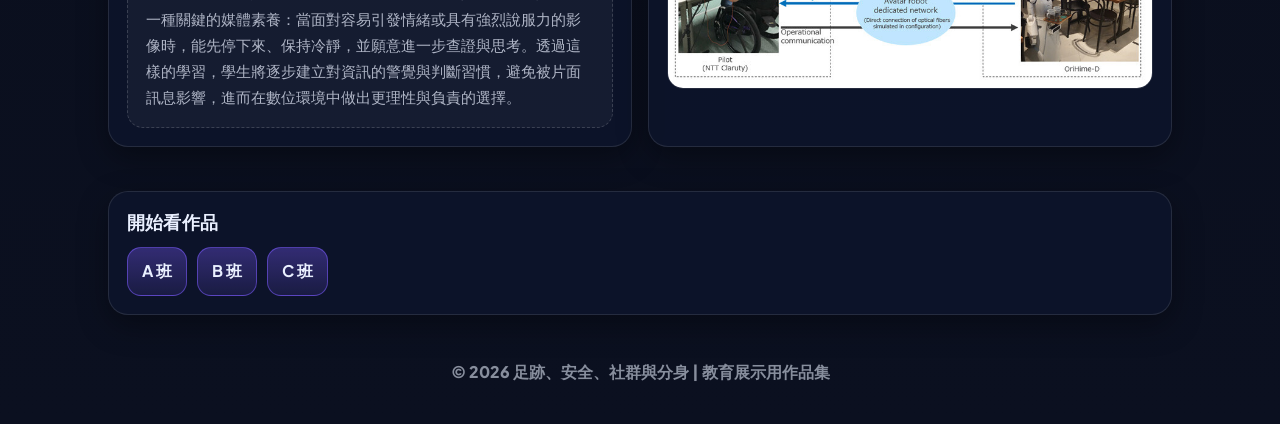
==== commit 876e688b: "Add GA4 tracking snippet to all pages. Inject the provided Google Analytics gtag script into index a" ====
--- a/index.html
+++ b/index.html
@@ -10,6 +10,15 @@
     <link href="https://fonts.googleapis.com/css2?family=Plus+Jakarta+Sans:wght@400;700;900&display=swap" rel="stylesheet">
     <link rel="stylesheet" href="styles.css" />
     <script defer src="js/home.js"></script>
+    <!-- Google tag (gtag.js) -->
+    <script async src="https://www.googletagmanager.com/gtag/js?id=G-D8J93GYHVG"></script>
+    <script>
+      window.dataLayer = window.dataLayer || [];
+      function gtag(){dataLayer.push(arguments);}
+      gtag('js', new Date());
+
+      gtag('config', 'G-D8J93GYHVG');
+    </script>
   </head>
   <body>
     <a class="skip-link" href="#main">跳到主要內容</a>
--- a/styles.css
+++ b/styles.css
@@ -583,8 +583,13 @@
   width:100%;
   height:100%;
   object-fit:cover;
+  object-position:center;
   display:block;
 }
+/* Per-student portrait framing adjustments */
+.studentThumb[data-student-id="b2"]{object-position:50% 12%} /* 艾德加：再往上 */
+.studentThumb[data-student-id="c6"]{object-position:50% 54%} /* 藿藿：往下，露出全臉 */
+.studentThumb[data-student-id="c7"]{object-position:50% 8%} /* 遊戲人偶：再往上 */
 .studentNoVideo{
   width:100%;
   height:100%;
